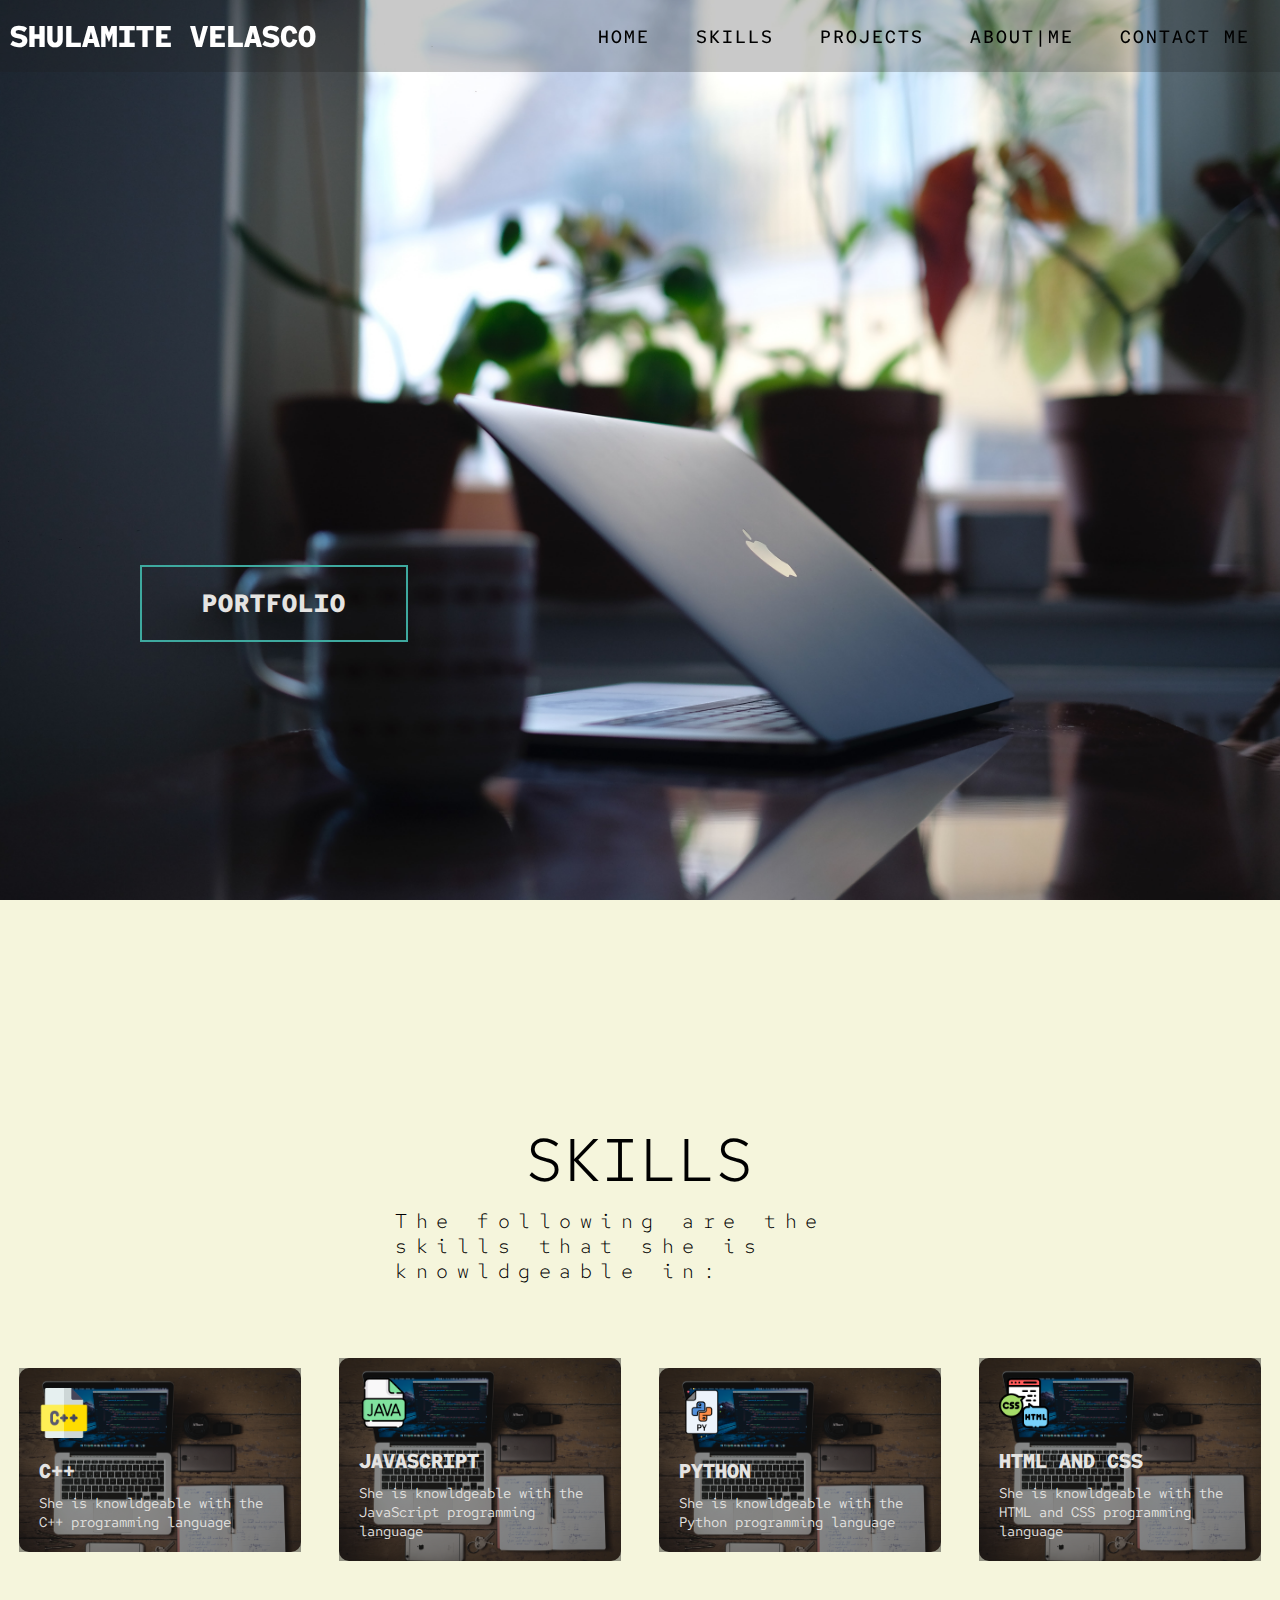
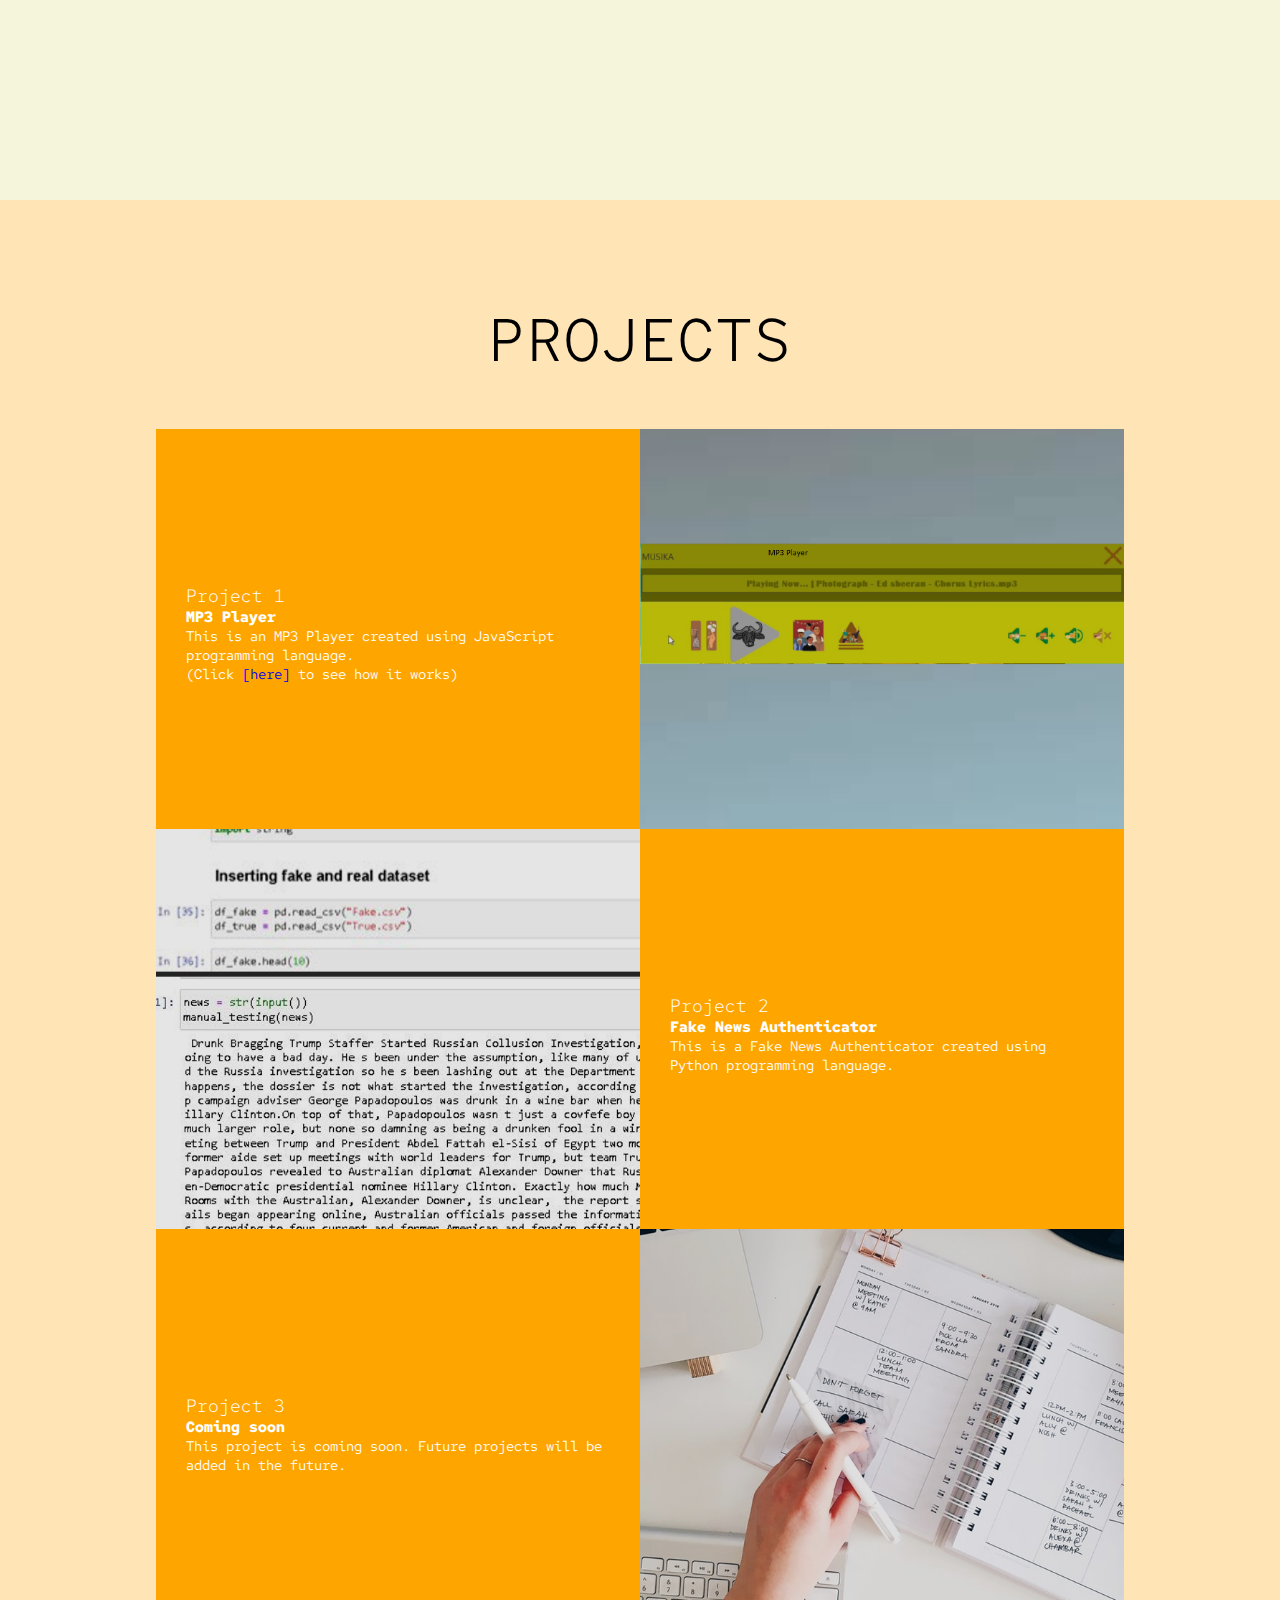
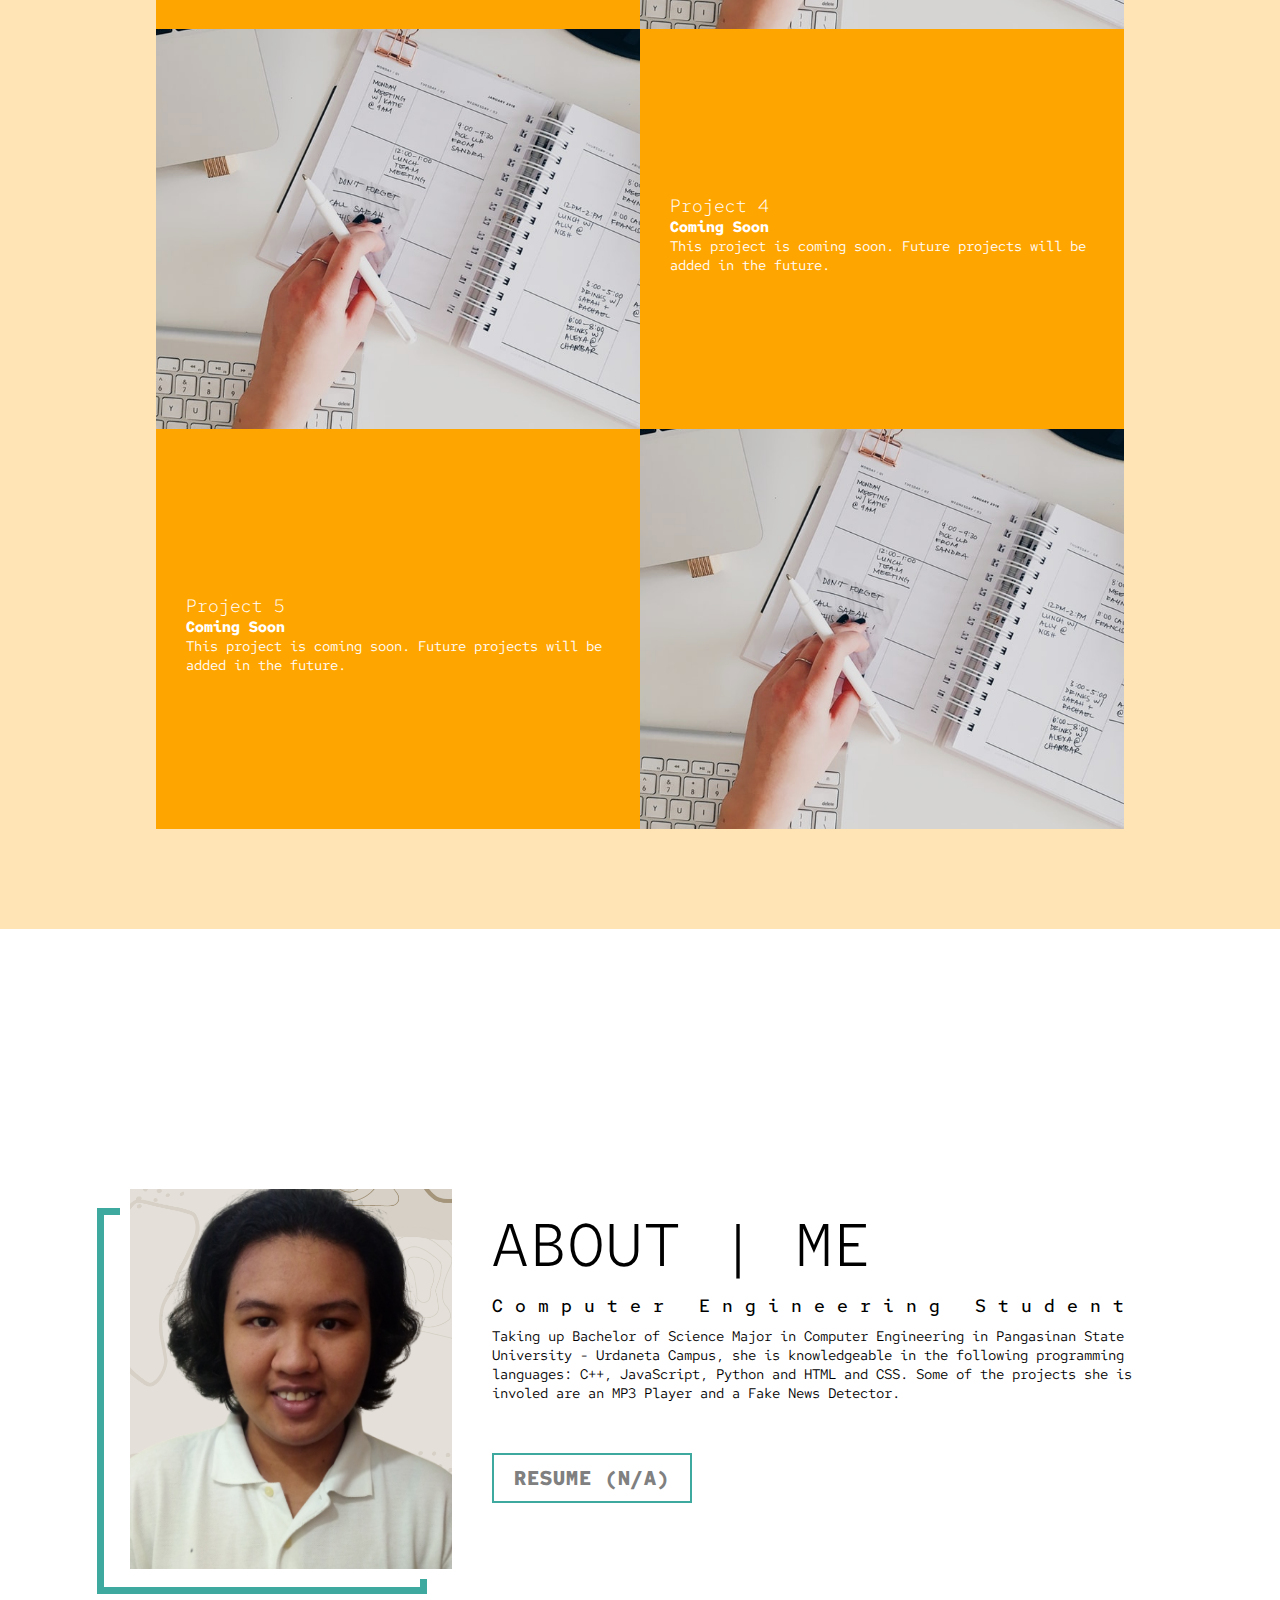
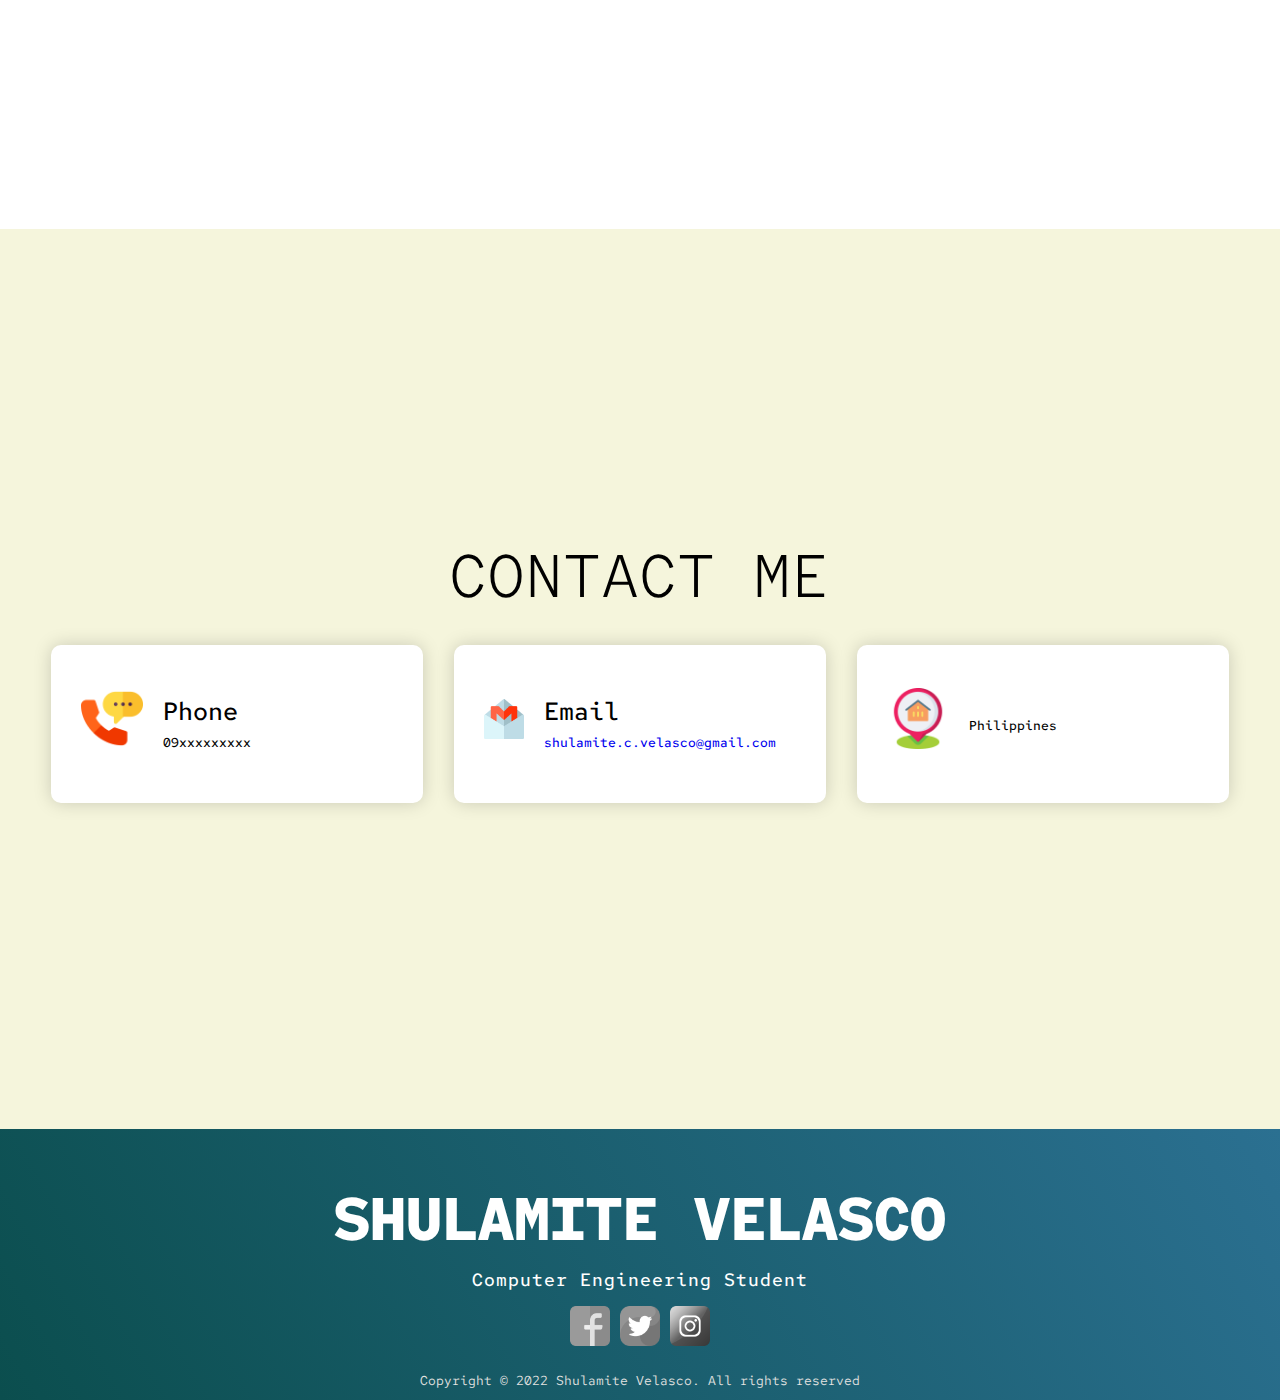
==== index.html @ 4d620c53 "Project in school" ====
<!DOCTYPE html>
<html lang="en">
<head>
    <meta charset="UTF-8">
    <meta http-equiv="X-UA-Compatible" content="IE=edge">
    <meta name="viewport" content="width=device-width, initial-scale=1.0">
    <link rel="stylesheet" href="style.css">
    <title>Personal Portfolio</title>
</head>
<body>
  <!-- Start of Header -->

  <section id="header">
    <div class="header container">
      <div class="nav-bar">
        <div class="brand">
          <a href="#home"><h1>Shulamite Velasco</h1></a>
        </div>
        <div class="nav-list">
          <div class="hamburger"><div class="bar"></div></div>
          <ul>
            <li><a href="#home" data-after="Home">Home</a></li>
            <li><a href="#skills"data-after="Skills">Skills</a></li>
            <li><a href="#projects"data-after="Projects">Projects</a></li>
            <li><a href="#about"data-after="About | Me">About|Me</a></li>
            <li><a href="#contact"data-after="Contact Me">Contact Me</a></li>
          </ul>
        </div>
      </div>
    </div>
  </section>

  <!-- End of Header -->
    <!-- Start of Homepage -->
     <section id="home">
         <div class="home">
            <div class="home container">
              <div>
                  <h1>GOOD DAY,<span></span></h1>
                  <h1>MY NAME IS <span></span></h1>
                  <h1>SHULAMITE VELASCO <span></span></h1>
                  <a href="#projects" type="button" class="bttn">Portfolio</a>
              </div>  
            </div>
         </div>
     </section>

    <!-- End of Hompeage -->

    <!-- Start of Skills  -->
    <section id="skills">
        <div class="skills container">
            <div class="skills-header">
                <h1 class="section-title">Skills</h1>
                <p>The following are the skills that she is knowldgeable in:</p>
            </div>
            <div class="skills-body">
              <div class="skills-box">
                <div class="icon"><img src="Icons/c++.png"></div>
                <h2>C++</h2>
                <p>She is knowldgeable with the C++ programming language</p>
              </div>  
              <div class="skills-box">
                <div class="icon"><img src="Icons/java.png"></div>
                <h2>JavaScript</h2>
                <p>She is knowldgeable with the JavaScript programming language</p>
              </div>
              <div class="skills-box">
                <div class="icon"><img src="Icons/python.png"></div>
                <h2>Python</h2>
                <p>She is knowldgeable with the Python programming language</p>
              </div>
              <div class="skills-box">
                <div class="icon"><img src="Icons/htmlcss.png"></div>
                <h2>HTML and CSS</h2>
                <p>She is knowldgeable with the HTML and CSS programming language</p>
              </div>
            </div>
        </div>
        </div>
    </section>
    <!-- End of Skills -->

    <!-- Project Section -->
    <section id="projects">
      
        <div class="projects container">
          <div class="project-header">
            <h1 class="section-title">Projects</h1>
          </div>
          <div class="all-projects">
            <div class="project-item">
              <div class="project-info">
                <h1>Project 1</h1>
                <h2>MP3 Player</h2>
                <p>This is an MP3 Player created using JavaScript programming language.</p>
                <p>(Click <a href="video.html">[here] </a>to see how it works)</p>
              </div>
              <div class="project-img">
                  <img src="Projects/proj1.png" alt="img" class="src">
              </div>
            </div>
            <div class="project-item">
              <div class="project-info">
                <h1>Project 2</h1>
                <h2>Fake News Authenticator</h2>
                <p>This is a Fake News Authenticator created using Python programming language.</p>
              </div>
              <div class="project-img">
                  <img src="Projects/proj2.png" alt="img" class="src">
              </div>
            </div>
            <div class="project-item">
              <div class="project-info">
                <h1>Project 3</h1>
                <h2>Coming soon</h2>
                <p> This project is coming soon. Future projects will be added in the future.</p>
              </div>
              <div class="project-img">
                  <img src="Projects/proj3.png" alt="img" class="src">
              </div>
            </div>
            <div class="project-item">
              <div class="project-info">
                <h1>Project 4</h1>
                <h2>Coming Soon</h2>
                <p>This project is coming soon. Future projects will be added in the future.</p>
              </div>
              <div class="project-img">
                  <img src="Projects/proj3.png" alt="img" class="src">
              </div>
            </div>
            <div class="project-item">
              <div class="project-info">
                <h1>Project 5</h1>
                <h2>Coming Soon</h2>
                <p>This project is coming soon. Future projects will be added in the future.</p>
              </div>
              <div class="project-img">
                  <img src="Projects/proj3.png" alt="img" class="src">
              </div>
            </div>
          </div>
        </div>
      </div>
    </section>
    <!-- End of Project Section -->
    
    <!--Start of About Section  -->
  <section id="about">
    <div class="about container">
      <div class="col-left">
        <div class="about-img">
          <img src="shu.png" alt="img" class="src">
        </div>
      </div>
      <div class="col-right">
        <h1 class="section-title">About | Me</h1>
        <h2>Computer Engineering Student</h2>
        <p>Taking up Bachelor of Science Major in Computer Engineering in Pangasinan State University - Urdaneta Campus, 
          she is knowledgeable in the following programming languages: C++, JavaScript, Python and HTML and CSS. 
          Some of the projects she is involed are an MP3 Player and a Fake News Detector.</p>
          <a href="#" class="bttn">Resume (n/a)</a>
        </div>
   
    </div>
  </section>

    <!-- End of About Sction -->

<!-- Start of COntact Section -->
<section id="contact">
  <div class="contact container">
    <div>
      <h1 class="section-title">Contact Me</h1>
    </div>
    <div class="contact-items">
      <div class="contact-item">
        <div class="icon"><img src="Icons/phone.png" alt="" class="src"></div>
        <div class="contact-info">
          <h1>Phone</h1>
          <h2>09xxxxxxxxx</h2>
        </div>
      </div>
      <div class="contact-item">
        <div class="icon"><a href="mailto: shulamite.c.velasco@gmail.com"><img src="Icons/gmail.png" alt="" class="src"></a></div>
        <div class="contact-info">
          <h1>Email</h1>
          <h2><a href="mailto: shulamite.c.velasco@gmail.com">shulamite.c.velasco@gmail.com</a></h2>
        </div>
      </div>
      <div class="contact-item">
        <div class="icon"><img src="Icons/address.png" alt="" class="src"></div>
        <div class="contact-info">
          <h1><Address></Address></h1>
          <h2>Philippines</h2>
        </div>
      </div>
    </div>
  </div>
</section>

<!-- End of Contact Section -->
<!-- Start of Footer -->
<section id="footer">
  <div class="footer container">
    <div class="brand"><h1>Shulamite Velasco</h1></div>
    <h2>Computer Engineering Student</h2>
    <div class="socmed-icons">
      <div class="socmed-item">
        <a href="#"><img src="Icons/facebook.png" alt="" class="src"></a>
      </div>
        <div class="socmed-item">
          <a href="#"><img src="Icons/twitter.png" alt="" class="src"></a>
        </div>
          <div class="socmed-item">
            <a href="#"><img src="Icons/instagram.png" alt="" class="src"></a>
          </div>
    </div>
    <p>Copyright © 2022 Shulamite Velasco. All rights reserved</p>
  </div>
</section>
<!-- End of Footer -->
<script src="app.js"></script>
</body>
</html>
---- style.css ----
@import url('https://fonts.googleapis.com/css2?family=Montserrat:wght@300;400;700&family=Red+Hat+Mono:wght@300;400;500;700&display=swap');@import url('https://fonts.googleapis.com/css2?family=Montserrat:wght@300;400;700&display=swap');

*{
    padding: 0;
    margin: 0;
    box-sizing: border-box;
}

html{
    font-size: 10px;
    font-family:'Red Hat Mono', sans-serif;
    scroll-behavior: smooth;
}
a{
    text-decoration: none;
}
.container{
    min-height: 100vh;
    width: 100%;
    display: flex;
    align-items: center;
    justify-content: center;
}
img {
    height: 100%;
    width: 100%;
    object-fit: cover;
}
p{
    color: #e5e4e2;
    text-align: left;
    font-size: 1.4rem;
    line-height: 1.9rem;
}
.section-title{
    font-size: 4rem;
    font-weight: 350;
    color: black;
    margin-bottom: 10px;
    text-transform: uppercase;
    letter-spacing: 0.2rem;
    text-align: center;
}
.bttn{
    display: inline-block;
    padding: 10px 30px;
    color: #e5e4e2;
    background-color: transparent;
    border: 2px solid #3ea99f;
    font-size: 2rem;
    font-weight: bold;
    text-transform: uppercase;
    letter-spacing: 0.1rem;
    margin-top: 30px;
    transition: 0.3s ease;
    transition-property: background-color, color;
}
.bttn:hover{
    color: #e5e4e2;
    background-color: #46c7c7;
    box-shadow: 0 0 2px beige, 0 0 4px beige, 0 0 6px beige;
}
.brand {
    font-size: 3rem;
    text-transform: uppercase;
    color: white;
}
/* Header Section */
#header {
    position: fixed;
    z-index: 1000;
    left: 0;
    top: 0;
    width: 100vw;
    height: auto;
   
}

#header .header{
    min-height: 8vh;
    background-color: rgba(31, 30, 30, 0.24);
    transition: 0.3s ease background-color;
    
}
#header h1{
    color: white;
    font-size: 3rem;
}
.header .nav-bar {
    display: flex;
    align-items: center;
    justify-content: space-between;
    width: 100%;
    height: 100%;
    max-width: 1300px;
    padding: 0 10px
    
}
#header .nav-list ul{
    list-style: none;
    position: absolute;
    background-color: rgb(31, 30, 30);
    width: 100vw;
    height: 100vh;
    top: 0;
    left: 100%;
    display: flex;
    flex-direction: column;
    justify-content: center;
    align-items: center;
    z-index: 1;
    overflow-x: hidden;
    transition: 0.5s ease left;
}
#header .nav-list ul.active{
    left: 0;

}

#header .nav-list ul a{
    font-size: 2.5rem;
    font-weight: 500;
    letter-spacing: 0.2rem;
    text-decoration: none;
    color: #e5e4e2;
    text-transform: uppercase;
    padding: 20px;
    display: block;
}

#header .nav-list ul a::after {
    content: attr(data-after);
    position: absolute;
    top: 50%;
    left: 50%;
    transform: translate(-50%, -50%) scale(0);
    color: rgba(240, 248, 255, 0.021);
    font-size: 13rem;
    letter-spacing: 50px;
    z-index: -1;
    transition: 0.3s ease letter-spacing;
}
#header .nav-list ul li:hover a::after {
    transform: translate(-50%, -50%) scale(1);
    letter-spacing: initial;
}

#header .nav-list ul li:hover a{
    color: #872657;
}

#header .hamburger{
    height: 60px;
    width: 60px;
    display: inline-block;
    border: 3px solid white;
    border-radius: 50%;
    position: relative;
    display: flex;
    align-items: center;
    justify-content: center;
    z-index: 100;
    cursor: pointer;
    transform: scale(0.8);
    margin-right: 20px;
}
#header .hamburger:after{
    position: absolute;
    content: '';
    height: 100%;
    width: 100%;
    border-radius: 50%;
    border: 3px solid white;
    animation: hamburger_pulse 1s ease infinite;
}
#header .hamburger .bar{
    height: 2px;
    width: 30px;
    position: relative;
    background-color: white;
    z-index: -1;
}

#header .hamburger .bar::after,
#header .hamburger .bar::before {
    content: '';
    position: absolute;
    height: 100%;
    width: 100%;
    left: 0;
    background-color: white;
    transition: 0.3s ease;
    transition-property: top, bottom;
}
#header .hamburger .bar::after{
    top: 8px;
}
#header .hamburger .bar::before{
    bottom: 8px;
}
#header .hamburger.active .bar::before{
    bottom: 0;
}
#header .hamburger.active .bar::after{
    top: 0;
}
/* End of Header Section */

/* Home section */
#home{
    background-image: url('bg.jpg');
    background-size: cover;
    background-position: top center;
    position: relative;
    z-index: 1;
}
#home::after{
    position: absolute;
    left: 0;
    top: 0;
    height: 100%;
    width: 100%;
    background-color: black;
    opacity: 0.9;
    z-index: -1;
}
#home .home{
    max-width: 1200px;
    margin: 0 auto;
    padding: 0 50px;
    justify-content: flex-start;
}
#home h1{
    display: black;
    width: fit-content;
    font-size: 4rem;
    position: relative;
    color: transparent;
    animation: text_reveal 0.5s ease forwards;
    animation-delay: 1s;
}
#home h1:nth-child(1){
    animation-delay: 1s;
}

#home h1:nth-child(2){
    animation-delay: 2s;
}
#home h1:nth-child(3){
    animation: text_reveal_name  0.5s ease forwards;
    animation-delay: 3s;
}
#home h1 span{
    position: absolute;
    top: 0;
    left: 0;
    height: 100%;
    width: 0;
    background-color: #46c7c7;
    animation: text_reveal_box 1s ease;
    animation-delay: 0.3s;
}
#home h1:nth-child(1) span{
    animation-delay: 0.5s;
}
#home h1:nth-child(2) span{
    animation-delay: 1.5s;
}
#home h1:nth-child(3) span{
    animation-delay: 2.5s;
}

/* End of Home Section */

/* Skills Section */

#skills .skills{
    flex-direction: column;
    text-align: center;
    max-width: 1500px;
    margin: 0 auto;
    padding: 100px 0;
    background-color: beige;
}

#skills .skills-header {
    max-width: 500px;
    margin: 0 auto;
}

#skills .skills-header p{
    font-size: 2rem;
    margin: 5px;
    line-height: 2.5rem;
    font-weight: 300;
    letter-spacing: 0.85rem;
    color: black;
}

#skills .skills-body{
    display: flex;
    align-items: center;
    justify-content: center;
    flex-wrap: wrap;
    margin-top: 50px;
}
#skills .skills-box {
    flex-basis: 80%;
    display: flex;
    align-items: flex-start;
    justify-content: center;
    flex-direction: column;
    padding: 20px;
    border-radius: 10px;
    background-image: url('skills.bg.jpg');
    background-size: cover;
    margin: 10px 5%;
    position: relative;
    z-index: 1;
}
#skills .skills-box::after{
    content: '';
    position: absolute;
    left: 0;
    top: 0;
    height: 100%;
    width: 100%;
    background-color: rgba(0, 0, 0, 0.5);
    opacity: 0.8;
    z-index: -1;

}
#skills .skills-body .icon{
    height: 50px;
    width: 50px;
    margin-bottom: 20px;
}
#skills .skills-box h2{
    font-size: 2rem;
    color: #e5e4e2;
    margin-bottom: 10px;
    text-transform: uppercase;
}

/* End of Skills Section */

/* Start of Projects Section */
#projects .projects {
    background-color: #ffe4b5;
    flex-direction: column;
    max-width: 12000px;
    margin: 0 auto;
    padding: 100px 0;
}
#projects .project-header h1{
    margin-bottom: 50px;
}
#projects .all-projects{
    display: flex;
    align-items: center;
    justify-content: center;
    flex-direction: column;
}

#projects .project-item{
    display: flex;
    align-items: center;
    justify-content: center;
    flex-direction: column;
    width: 80%;
    margin: 20px auto;
    overflow: hidden;
    border-radius: 10px;
}
#projects .project-info{
    padding: 30px;
    flex-basis: 50%;
    background-color: orange;
    height: 100%;
    display: flex;
    align-items: left;
    justify-content: center;
    flex-direction: column;
    color: white;
}
#projects .project-info h1{
    font-size: 4rem;
    font-weight: 500;
}
#projects .project-info h1{
    font-size: 1.8rem;
    font-weight: 300;
    margin-top: 10px;
}
#projects .project-info p{
    color: white;
}
#projects .project-img{
    flex-basis: 50%;
    height: 300px;
    overflow: hidden;
    position: relative;
}
#projects .project-img::after{
    content: '';
    position: absolute;
    left: 0;
    top: 0;
    height: 100%;
    width: 100%;
    background-color: rgba(0, 0, 0, 0.5);
    opacity: 0.2;
}

/* End of Projects Section */

/* Start of About Section */
#about .about{
    flex-direction: column-reverse;
    text-align: center;
    max-width: 1200px;
    margin: 0 auto;
    padding: 100px 20px;

}
#about .col-left{
    width: 250px;
    height: 360px;
}
#about .col-right{
    width: 100%;
}
#about .col-right h2{
    font-size: 1.8rem;
    font-weight: 500;
    letter-spacing: 1.2rem;
    margin-bottom: 10px;
}
#about .col-right p{
    margin-bottom: 20px;
    color: black;
}
#about .col-right .bttn{
    color: grey;
    margin-bottom: 50px;
    padding: 10px 20px;
    font-size: 2rem;
}
#about .col-left .about-img{
    position: relative;
    border: 10px solid white;
    height: 100%;
    width: 100%;
}
#about .col-left .about-img::after{
    content: '';
    position: absolute;
    left: -33px;
    top: 19px;
    height: 98%;
    width: 98%;
    border: 7px solid #3ea99f;
    z-index: -1;
}
/* End of About Section */

/* Start of Contact Section */
#contact .contact{
    flex-direction: column;
    background-color: beige;
    margin: 0 auto;
}
#contact .contact-items{
    width: 400px;

}
#contact .contact-item{
    width: 80%;
    padding: 20px;
    text-align: center;
    border-radius: 10px;
    padding: 30px;
    margin: 30px;
    display: flex;
    justify-content: center;
    align-items: center;
    flex-direction: column;
    background-color: white;
    box-shadow: 0px 0px 18px 0 #0000002c;
}
#contact .contact-item:hover{
    box-shadow: 0px 0px 5px 0 #0000002c;
    transition: 0.3s ease box-shadow;
}
#contact .icon{
    width: 70px;
    margin: 0 auto;
    margin-bottom: 10px;
}
#contact .contact-info h1{
    font-size: 2.5rem;
    font-weight: 500;
    margin-bottom: 5px;
}
#contact .contact-info h2{
    font-size: 1.3rem;
    line-height: 2rem;
    font-weight: 500;
}
/* End of Contact Section */

/* Start of Footer */
#footer{
    background-image: linear-gradient(60deg, #0b4e4e 0%, #2b7091 100%);
}
#footer .footer{
    min-height: 200px;
    flex-direction: column;
    padding-top: 50px;
    padding-bottom: 10px;
} 
#footer h2{
    color: white;
    font-weight: 500;
    font-size: 1.8rem;
    letter-spacing: 0.1rem;
    margin-top: 10px;
    margin-bottom: 10px;
}
#footer .socmed-icons{
    display: flex;
    margin-bottom: 20px;
}
#footer .socmed-item{
    height: 50px;
    width: 50px;
    margin-bottom: 0 5px;
    padding: 5px;
}
#footer .socmed-item{
    filter: grayscale(1);
    transition: 0.5s ease filter;
}
#footer .socmed-item:hover {
    filter: grayscale(0);
}
#footer p{
    font-size: 1.3rem;
}
/* End of Footer */
/* keyframes */
@keyframes text_reveal_box{
    50% {
width: 100%;
left: 0;
    }
    100% {
        width: 0;
        left: 100%;
    }
}
@keyframes text_reveal{
    100%{
        color: #e5e4e2;
        font-weight: bold;
        background: rgba(0, 0, 0, 0.5);
     
    }

}
@keyframes hamburger_pulse {
    0%{
        opacity: 1;
        transform: scale(1);
    }
    100%{
        opacity: 0;
        transform: scale(1.5);
    }
}

@keyframes text_reveal_name{
    100%{
        color:#46c7c7;
        font-weight: bold;
        background: rgba(0, 0, 0, 0.5);
    }
}
/* end of keyframes */

/* Media Query for Tablet */
@media only screen and (min-width : 768px){
    .bttn {
        font-size: 2.5rem;
        padding: 20px 60px;
    }
    h1.section-title{
        font-size: 6rem;
    }
    /* Home */
    #home h1{
        font-size: 7rem;
    }
    /* End of Home */

    /* Skills*/
    #skills .skills-body .skills-box{
        flex-basis: 45%;
        margin: 1.5%;
    }
    /* End of Skills section */

    /* Projects */
    #projects .project-item{
        flex-direction: row;
    }
    #projects .project-item:nth-child(even){
        flex-direction: row-reverse;
    }
    #projects .project-item {
        height: 400px;
        margin: 0;
        width: 100%;
        border-radius: 0;
    }
    #projects .all-projects .project-info{
        height: 100%;
    }
    #projects .all-projects .project-img{
        height: 100%;
    }
    /* End of Projects */

    /* About */
    #about .about{
        flex-direction: row;
    }
    #about .col-left{
        width: 600px;
        height: 400px;
        padding-left: 60px;
    }
    #about .about .col-left .about-img ::after{
        left: -45px;
        top: 24px;
        height: 98%;
        width: 98%;
        border: 10px solid #3ea99f;
    }
    #about .col-right{
        text-align: left;
        padding: 30px;
    }
    #about .col-right h1{
        text-align: left;
    }
    /* End of About */
    /* Contact */
    #contact .contact{
        flex-direction: column;
        padding: 100px 0;
        align-items: center;
        justify-content: center;
        min-width: 20vh

    }
    #contact .contact-items{
        width: 100%;
        display: flex;
        flex-direction: row;
        justify-content: space-evenly;
        padding: 20px;
        margin: 0;
 
    }
    #contact .contact-item{
        width: 30%;
        margin: 0;
        flex-direction: row;
    }
    #contact .contact-item .icon{
        height: 80px;
        width: 80px;
    }
    #contact .contact-item .icon img{
        object-fit: contain;
    }
    #contact .contact-item .contact-info{
        width: 100%;
        text-align: left;
        padding: 20px;
    }

    /*  End of Contact */

}

/*End of Media Query for Tablet 

/* Media Query for Desktop */
@media only screen and (min-width: 1200px){

/* Header */
#header .hamburger {
    display: none;
}
#header .nav-list ul{
    position: initial;
    display: block;
    height: auto;
    width: fit-content;
    background-color: transparent;

}
#header .nav-list ul li{
    display: inline-block;
}
#header .nav-list ul li a{
    font-size: 1.8rem;
    color: black;
}
#header .nav-list ul a:after{
    display: none;
}
/* End Header */

#skills .skills-body .skills-box{
    flex-basis: 22%;
    margin: 1.5%;
}

}
/*End of Media Query for Desktop */
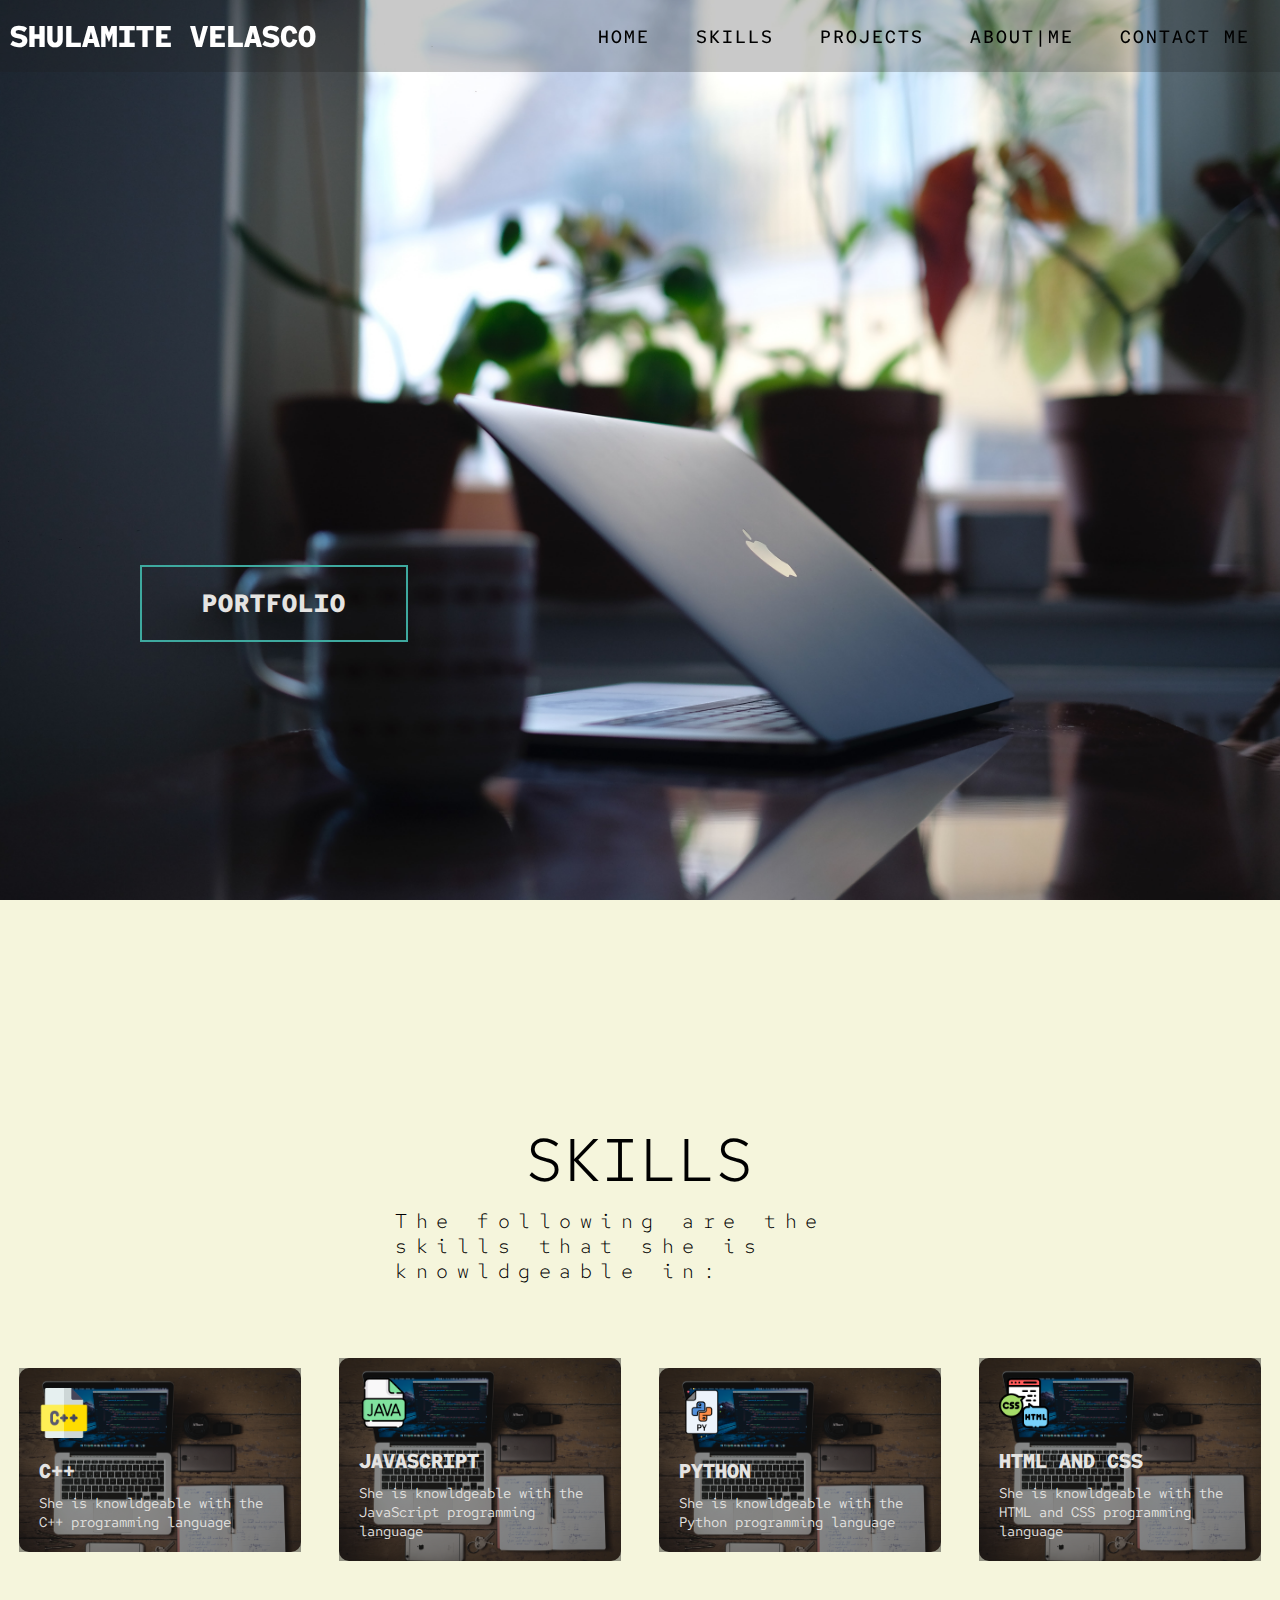
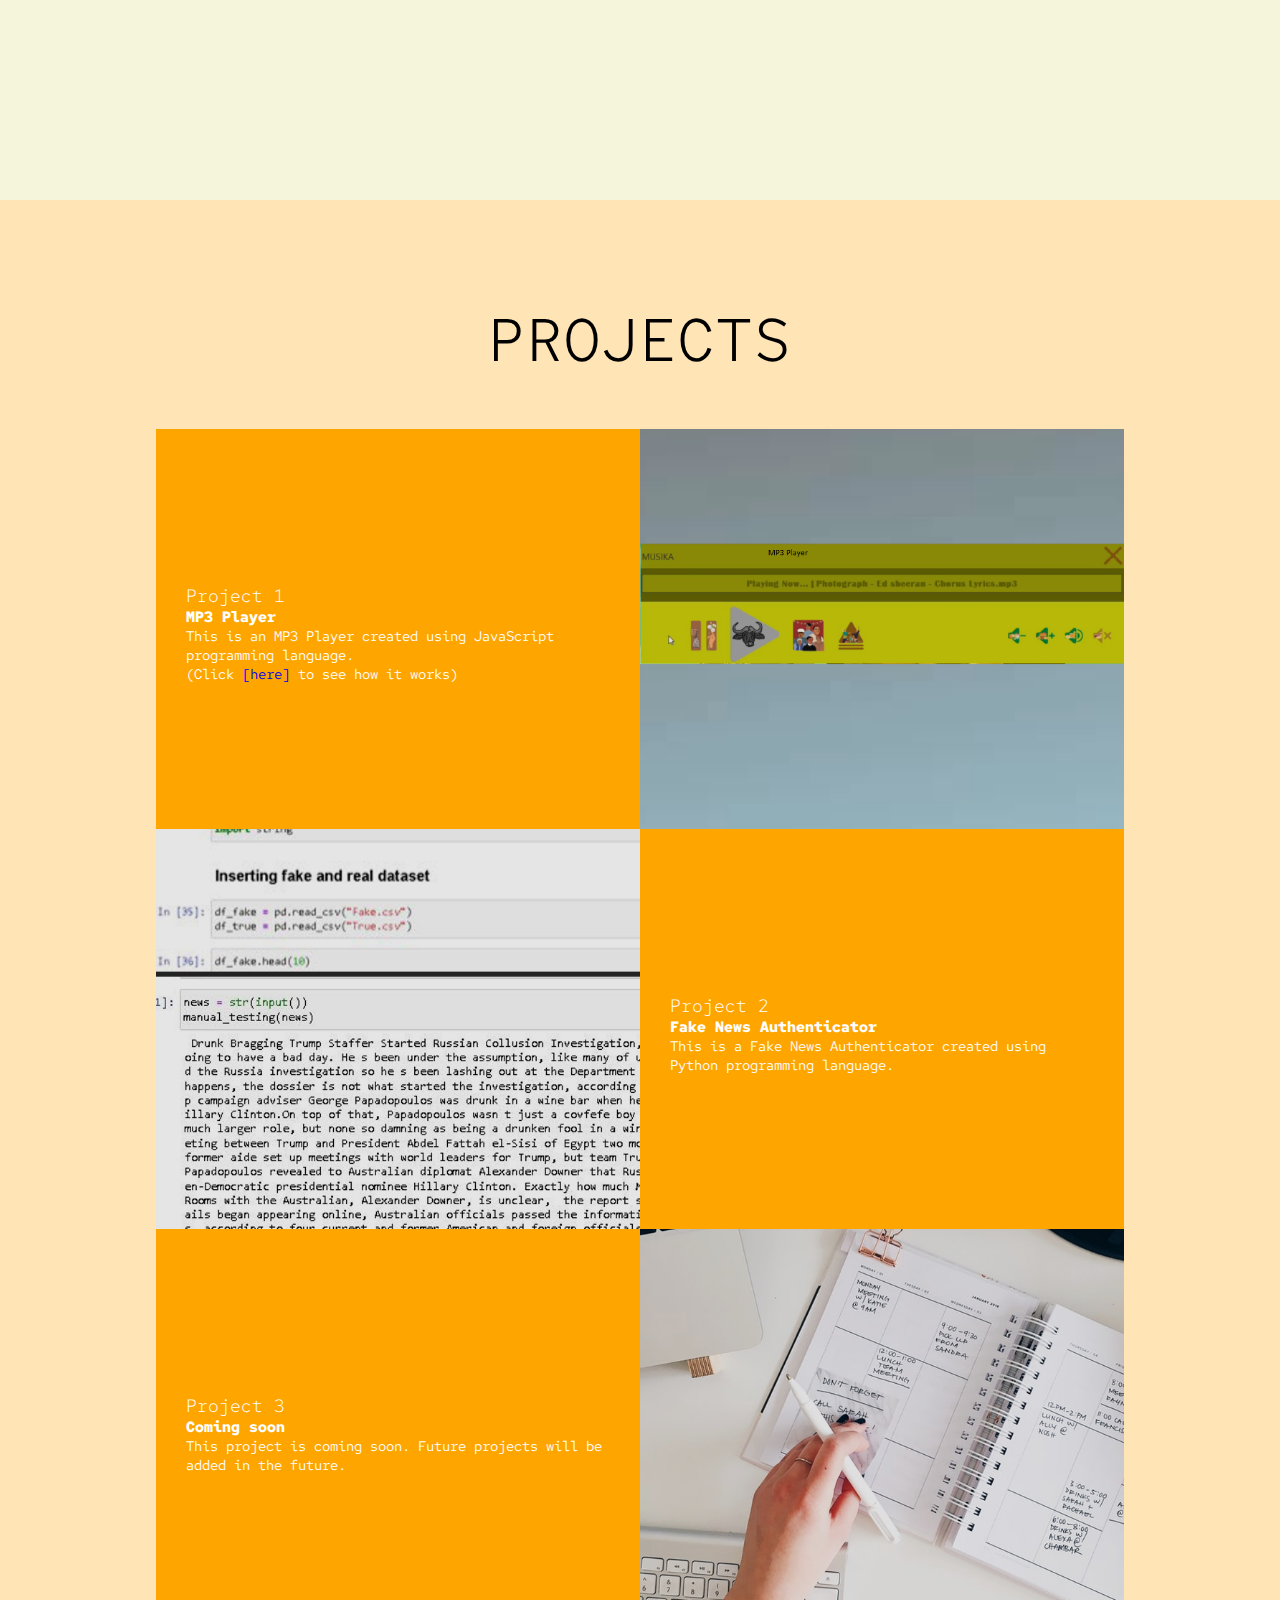
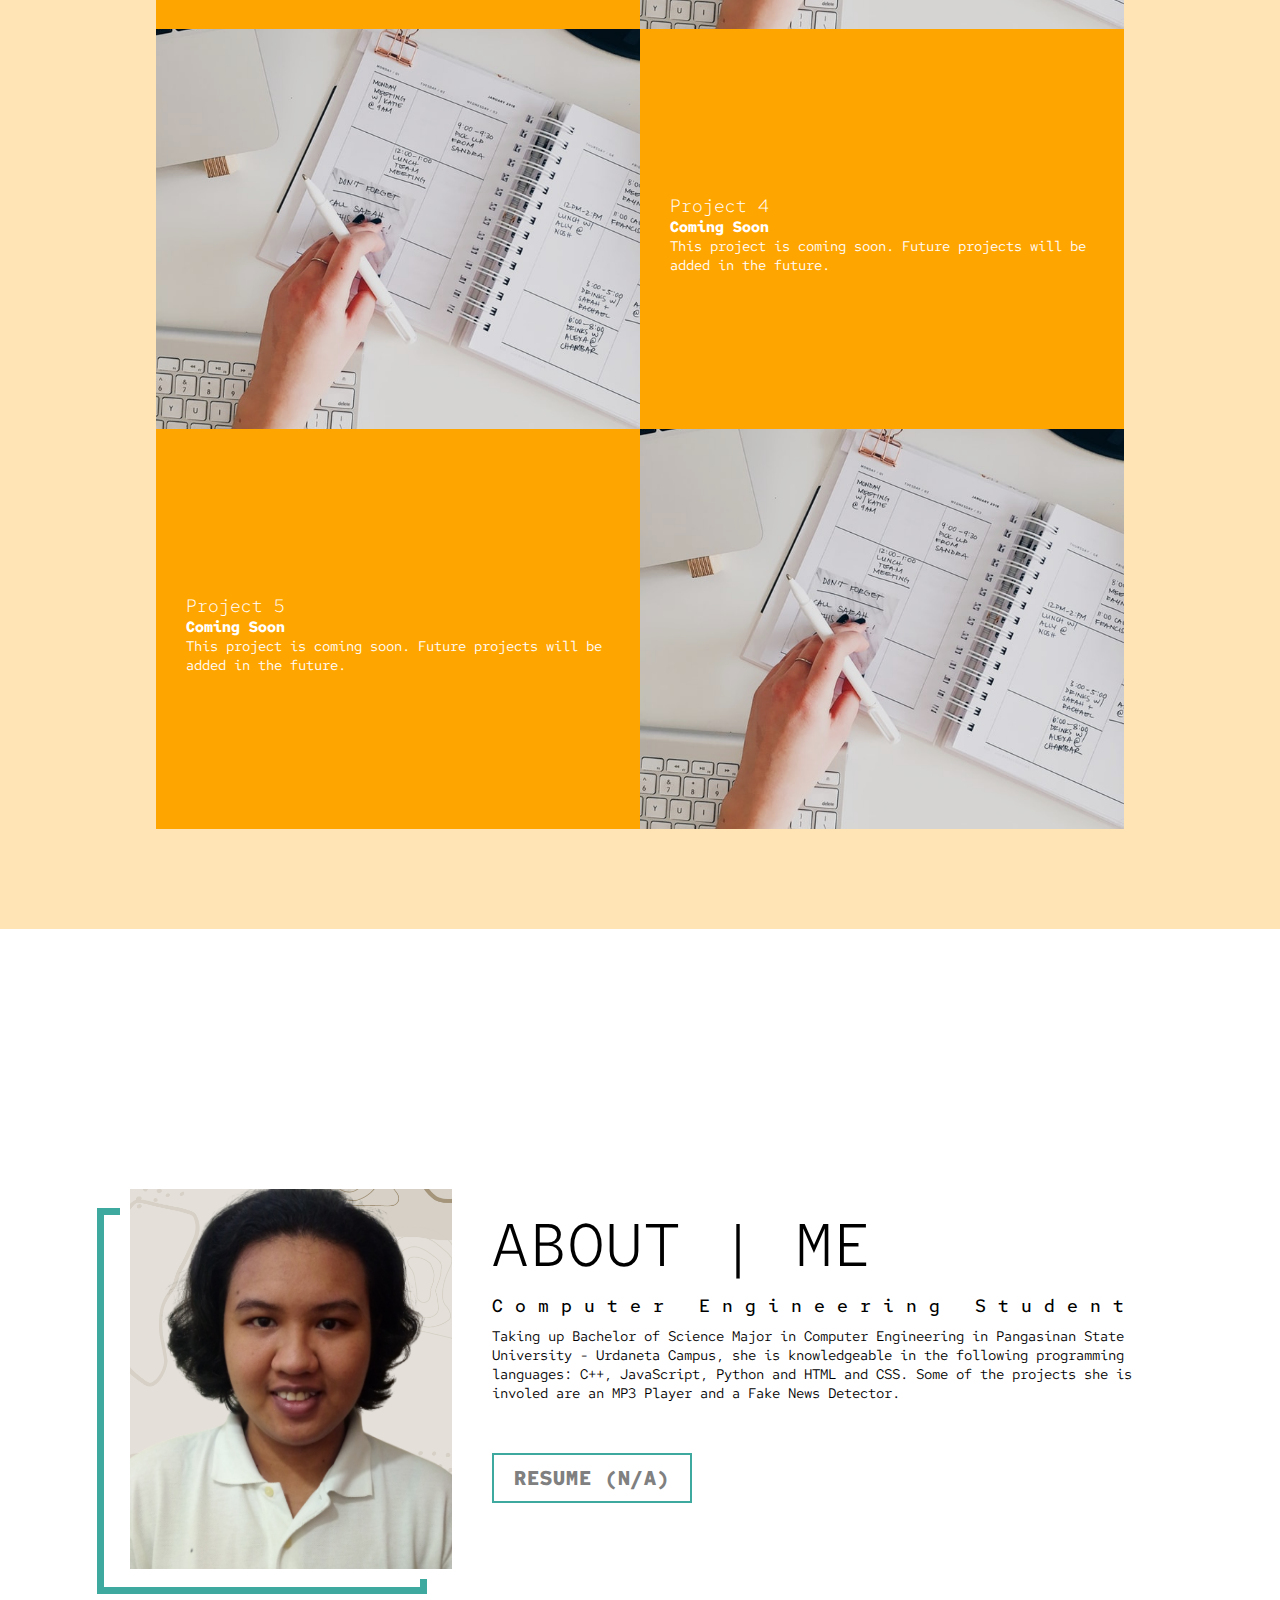
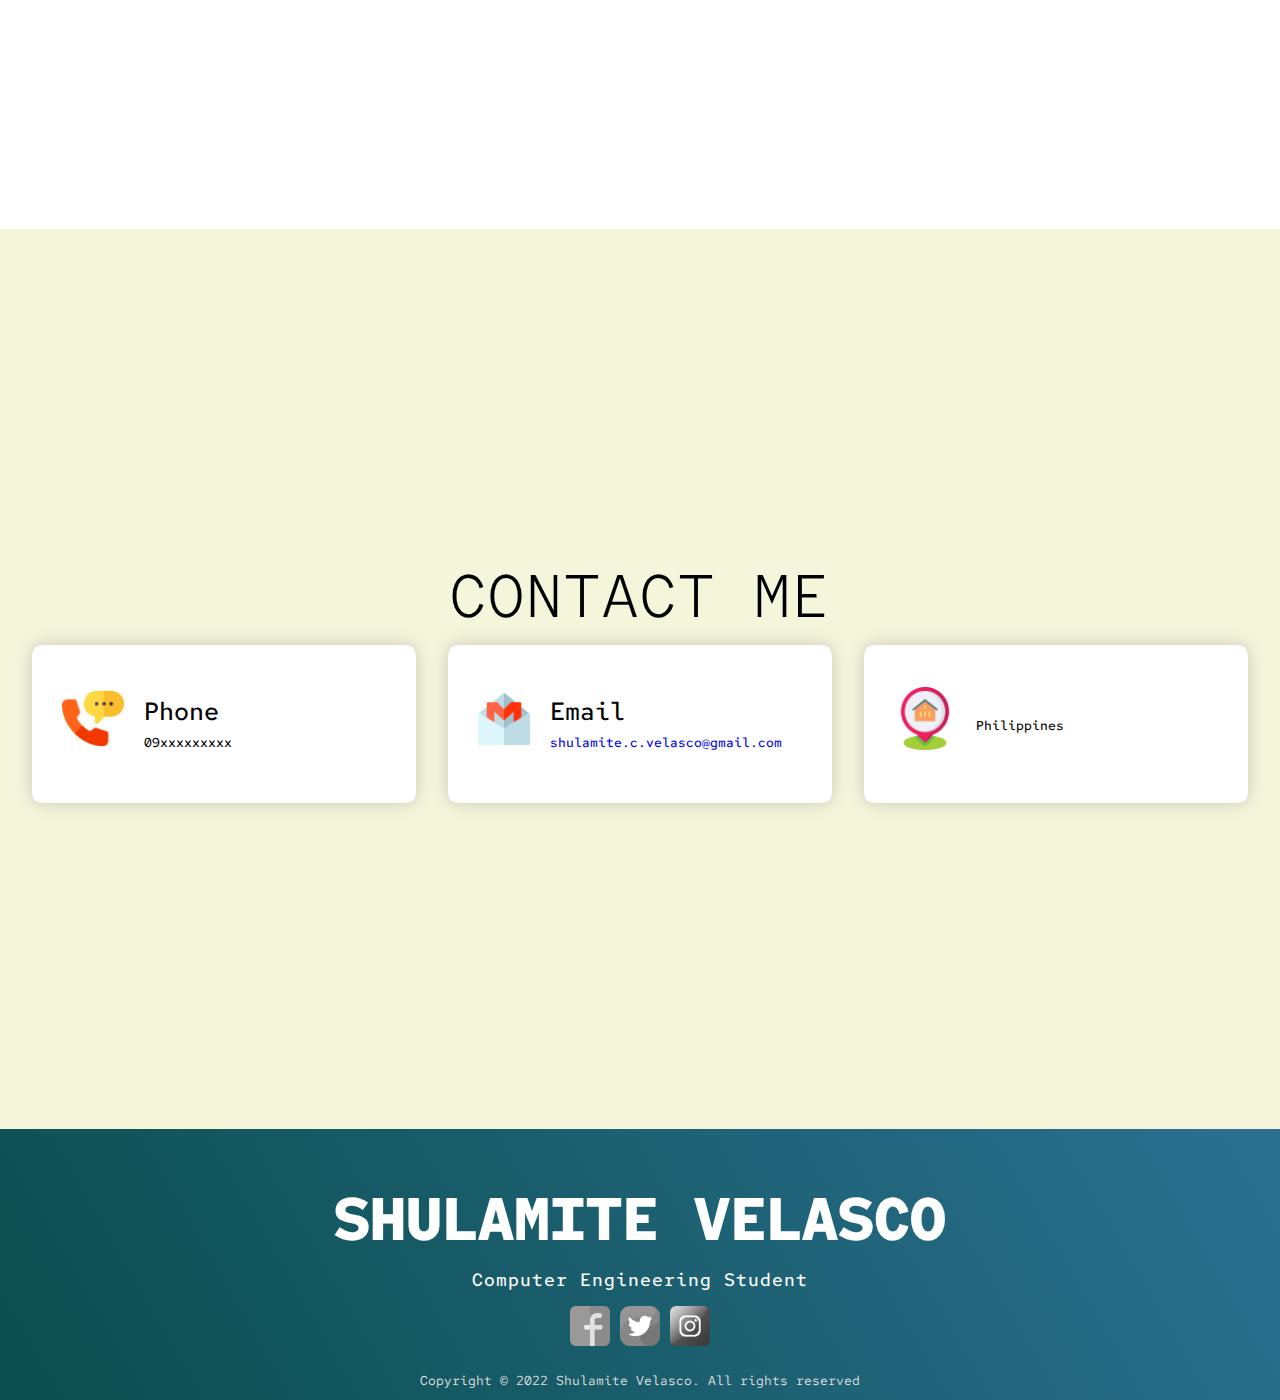
==== commit bc34c274: "Update index.html" ====
--- a/index.html
+++ b/index.html
@@ -208,7 +208,7 @@
     <h2>Computer Engineering Student</h2>
     <div class="socmed-icons">
       <div class="socmed-item">
-        <a href="#"><img src="Icons/facebook.png" alt="" class="src"></a>
+        <a href="https://www.facebook.com/velasco.shulamite/"><img src="Icons/facebook.png" alt="" class="src"></a>
       </div>
         <div class="socmed-item">
           <a href="#"><img src="Icons/twitter.png" alt="" class="src"></a>
--- a/style.css
+++ b/style.css
@@ -669,7 +669,6 @@
         display: flex;
         flex-direction: row;
         justify-content: space-evenly;
-        padding: 20px;
         margin: 0;
  
     }
